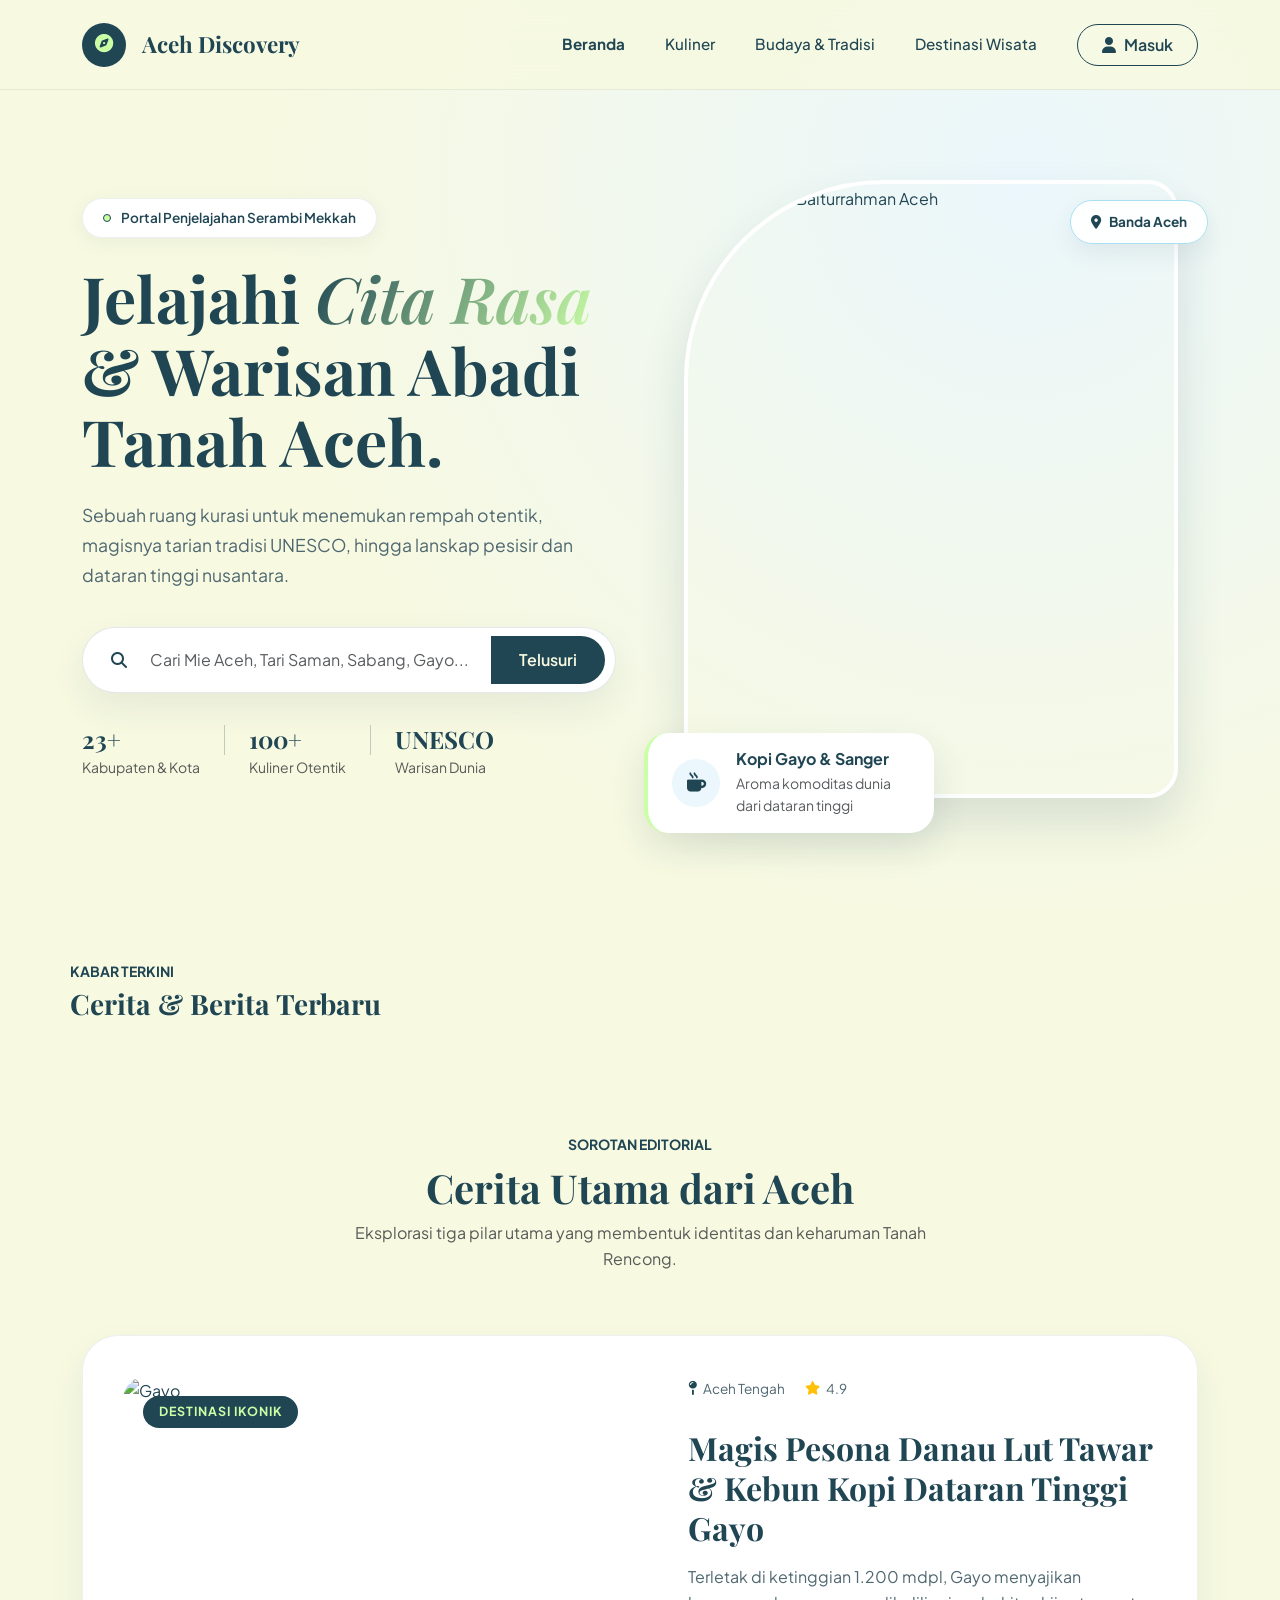
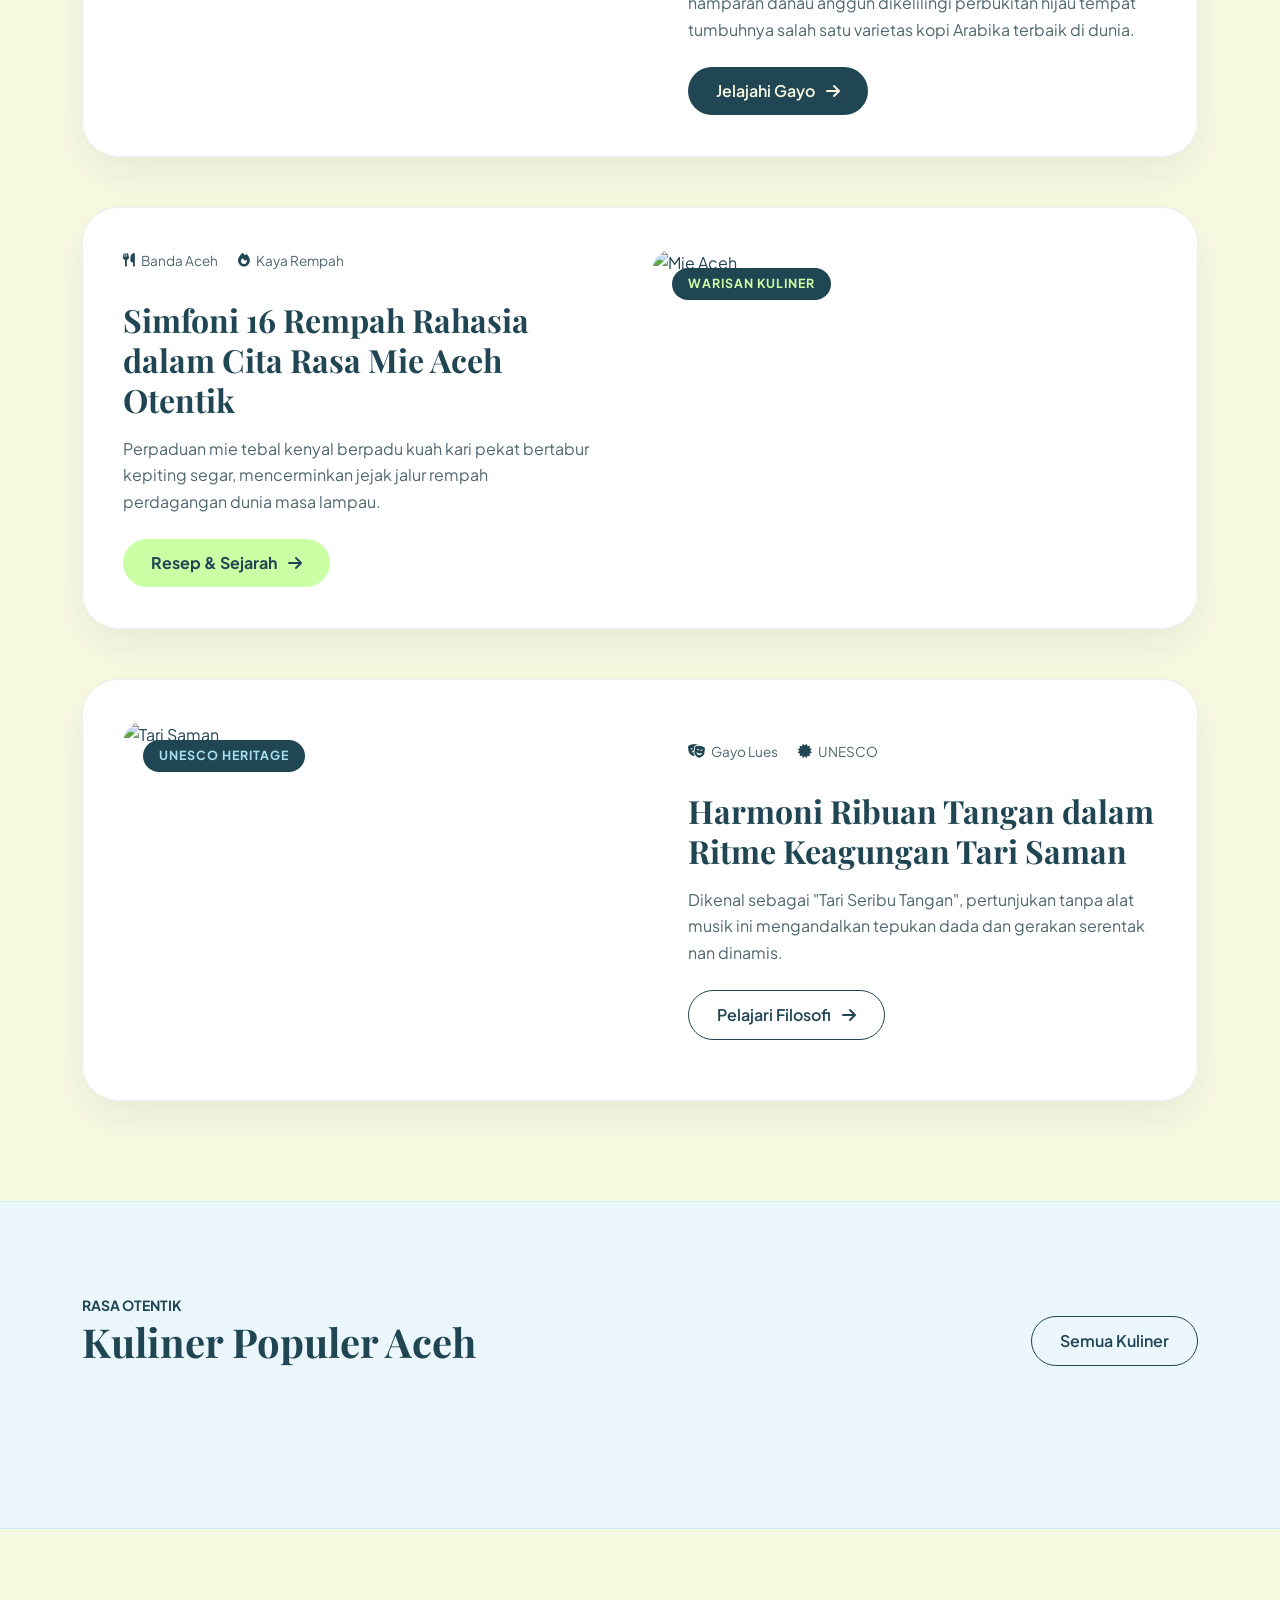
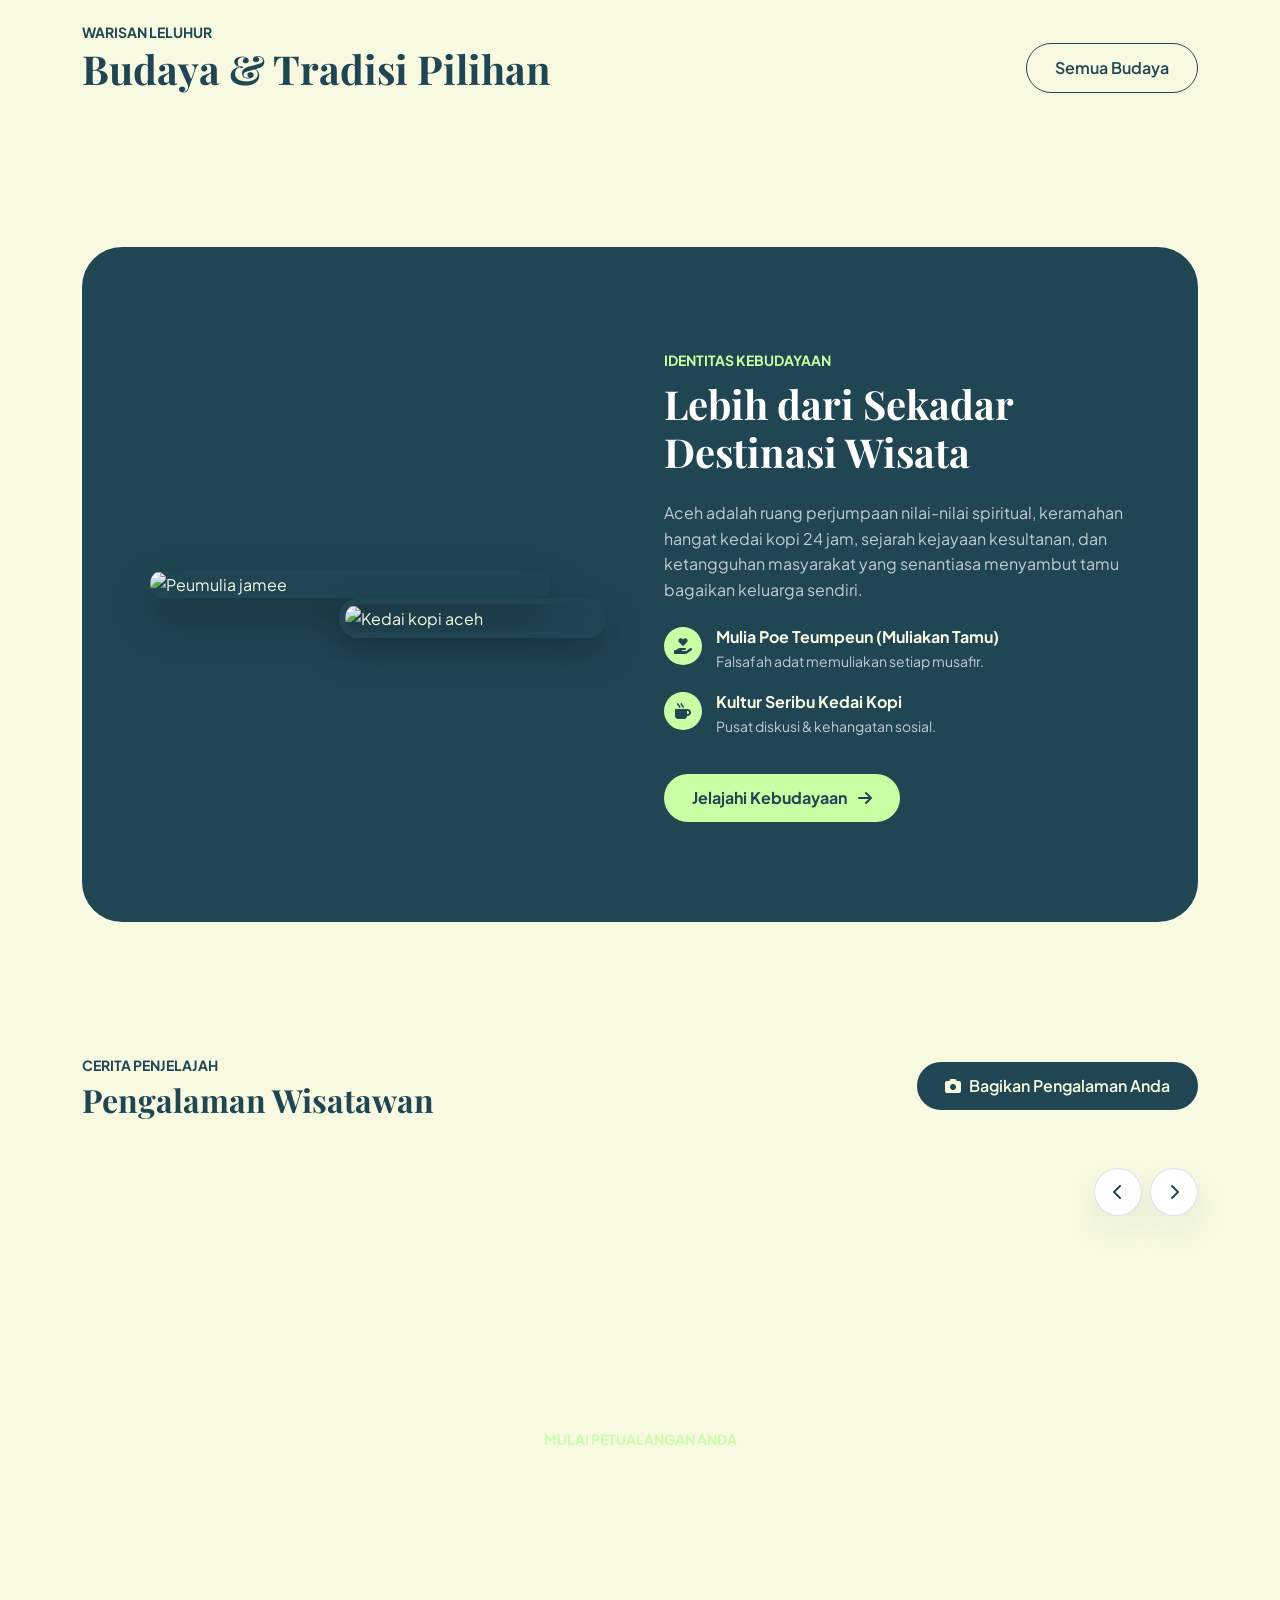
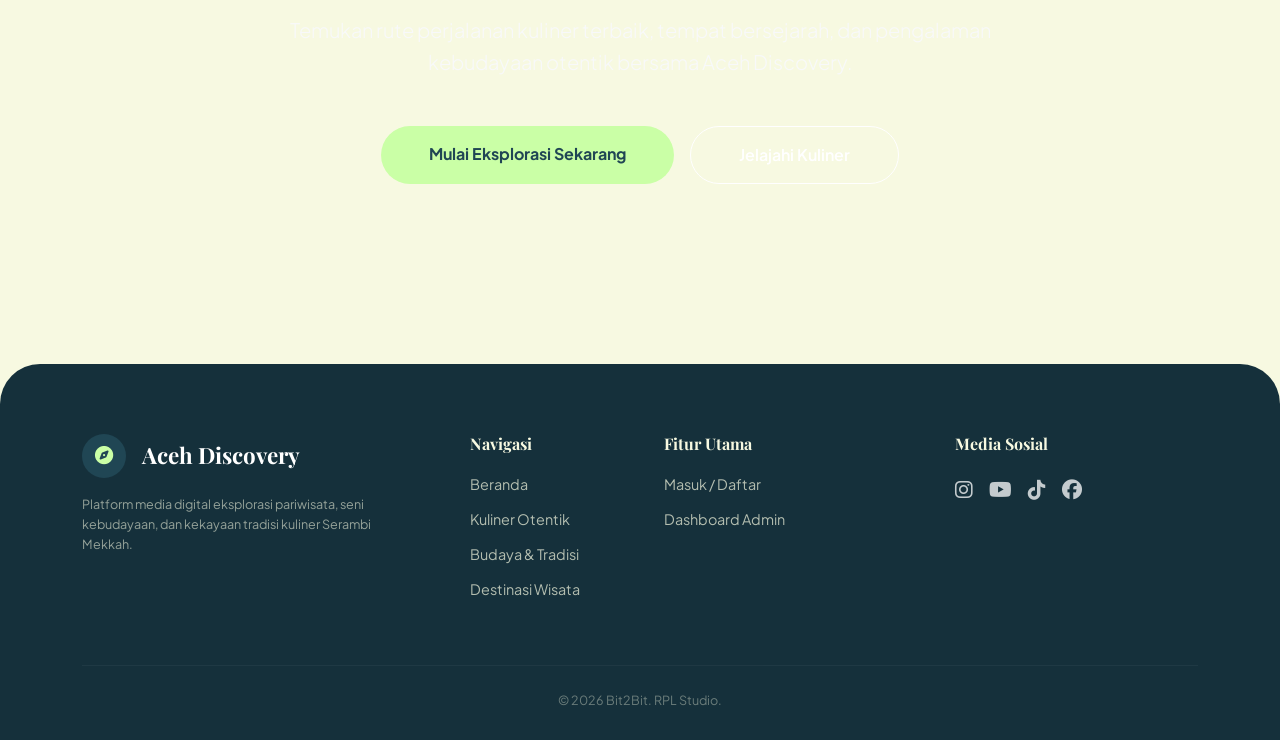
==== index.html @ 33c4d00b "Add files via upload" ====
<!DOCTYPE html>
<html lang="id">
<head>
    <meta charset="UTF-8">
    <meta name="viewport" content="width=device-width, initial-scale=1.0">
    <title>Aceh Discovery — Portal Eksplorasi Wisata, Kuliner & Warisan Budaya Aceh</title>

    <link href="https://cdn.jsdelivr.net/npm/bootstrap@5.3.2/dist/css/bootstrap.min.css" rel="stylesheet">
    <link href="https://fonts.googleapis.com/css2?family=Playfair+Display:ital,wght@0,500;0,600;0,700;1,400;1,600&family=Plus+Jakarta+Sans:wght@300;400;500;600;700&display=swap" rel="stylesheet">
    <link rel="stylesheet" href="https://cdnjs.cloudflare.com/ajax/libs/font-awesome/6.4.0/css/all.min.css">

    <link rel="stylesheet" href="assets/css/style.css">
    <link rel="stylesheet" href="assets/css/beranda.css">
</head>
<body class="aceh-theme">

    <!-- NAVBAR -->
    <nav class="navbar navbar-expand-lg fixed-top aceh-navbar">
        <div class="container">
            <a class="navbar-brand d-flex align-items-center gap-3" href="index.html">
                <div class="brand-icon"><i class="fa-solid fa-compass"></i></div>
                <span class="brand-text">Aceh Discovery</span>
            </a>
            <button class="navbar-toggler border-0 shadow-none" type="button" data-bs-toggle="collapse" data-bs-target="#navbarNav">
                <span class="navbar-toggler-icon"></span>
            </button>
            <div class="collapse navbar-collapse justify-content-end" id="navbarNav">
                <ul class="navbar-nav align-items-lg-center gap-lg-4 mb-2 mb-lg-0">
                    <li class="nav-item"><a class="nav-link active" href="index.html">Beranda</a></li>
                    <li class="nav-item"><a class="nav-link" href="kuliner.html">Kuliner</a></li>
                    <li class="nav-item"><a class="nav-link" href="budaya.html">Budaya & Tradisi</a></li>
                    <li class="nav-item"><a class="nav-link" href="destinasi.html">Destinasi Wisata</a></li>
                    <li class="nav-item ms-lg-2">
                        <a class="btn btn-aceh-outline text-decoration-none py-2 px-4" href="login.html">
                            <i class="fa-solid fa-user me-2"></i>Masuk
                        </a>
                    </li>
                </ul>
            </div>
        </div>
    </nav>

    <!-- HERO -->
    <section class="hero-editorial">
        <div class="container">
            <div class="row align-items-center g-5">
                <div class="col-lg-6">
                    <div class="hero-tag-pill">
                        <span class="tag-dot"></span>
                        <span>Portal Penjelajahan Serambi Mekkah</span>
                    </div>
                    <h1 class="hero-heading">
                        Jelajahi <em>Cita Rasa</em> & Warisan Abadi Tanah Aceh.
                    </h1>
                    <p class="hero-description">
                        Sebuah ruang kurasi untuk menemukan rempah otentik, magisnya tarian tradisi UNESCO, hingga lanskap pesisir dan dataran tinggi nusantara.
                    </p>
                    <form action="kuliner.html" method="GET" class="search-box-container mb-4">
                        <div class="input-group search-box-pill">
                            <span class="input-group-text bg-transparent border-0 text-teal ps-2">
                                <i class="fa-solid fa-magnifying-glass"></i>
                            </span>
                            <input type="text" name="q" class="form-control" placeholder="Cari Mie Aceh, Tari Saman, Sabang, Gayo...">
                            <button type="submit" class="btn btn-aceh-primary">Telusuri</button>
                        </div>
                    </form>
                    <div class="d-flex align-items-center gap-4 pt-2">
                        <div>
                            <div class="h4 font-editorial fw-bold m-0 text-teal">23+</div>
                            <small class="text-muted">Kabupaten & Kota</small>
                        </div>
                        <div class="vr opacity-25" style="height: 30px;"></div>
                        <div>
                            <div class="h4 font-editorial fw-bold m-0 text-teal">100+</div>
                            <small class="text-muted">Kuliner Otentik</small>
                        </div>
                        <div class="vr opacity-25" style="height: 30px;"></div>
                        <div>
                            <div class="h4 font-editorial fw-bold m-0 text-teal">UNESCO</div>
                            <small class="text-muted">Warisan Dunia</small>
                        </div>
                    </div>
                </div>
                <div class="col-lg-6">
                    <div class="hero-visual-container">
                        <div class="hero-main-frame">
                            <img src="https://www.indonesia.travel/link/96ec3d7ac046474e8c435d03d60887ec.aspx" alt="Masjid Raya Baiturrahman Aceh">
                        </div>
                        <div class="hero-badge-top">
                            <i class="fa-solid fa-location-dot text-teal me-2"></i>Banda Aceh
                        </div>
                        <div class="hero-floating-card">
                            <div class="floating-icon"><i class="fa-solid fa-mug-hot"></i></div>
                            <div>
                                <h6 class="fw-bold mb-1">Kopi Gayo & Sanger</h6>
                                <p class="small text-muted m-0">Aroma komoditas dunia dari dataran tinggi</p>
                            </div>
                        </div>
                    </div>
                </div>
            </div>
        </div>
    </section>

    <!-- CERITA & BERITA TERBARU (dinamis dari Supabase, dipertahankan dari desain lama) -->
    <section class="section-berita container">
        <div class="d-flex align-items-center justify-content-between mb-4">
            <div>
                <span class="text-uppercase tracking-wider text-teal fw-bold small">Kabar Terkini</span>
                <h3 class="fw-bold font-editorial m-0 mt-1">Cerita & Berita Terbaru</h3>
            </div>
        </div>
        <div class="row g-4" id="beritaContainer"></div>
    </section>

    <!-- FEATURED -->
    <section class="section-featured-stories">
        <div class="container">
            <div class="row justify-content-center text-center mb-5">
                <div class="col-lg-7">
                    <span class="text-uppercase tracking-wider text-teal fw-bold small">Sorotan Editorial</span>
                    <h2 class="font-editorial display-6 fw-bold mt-2">Cerita Utama dari Aceh</h2>
                    <p class="text-muted">Eksplorasi tiga pilar utama yang membentuk identitas dan keharuman Tanah Rencong.</p>
                </div>
            </div>

            <div class="featured-block">
                <div class="row align-items-center g-4">
                    <div class="col-lg-6">
                        <div class="featured-img-frame">
                            <span class="badge-featured-category">Destinasi Ikonik</span>
                            <img src="https://cdn.ajnn.net/files/images/archives/20230704-danau-laut-tawar-dengan.jpg" alt="Gayo">
                        </div>
                    </div>
                    <div class="col-lg-6 ps-lg-5">
                        <div class="featured-meta">
                            <span><i class="fa-solid fa-map-pin text-teal"></i> Aceh Tengah</span>
                            <span><i class="fa-solid fa-star text-warning"></i> 4.9</span>
                        </div>
                        <h3 class="featured-title">Magis Pesona Danau Lut Tawar & Kebun Kopi Dataran Tinggi Gayo</h3>
                        <p class="featured-excerpt">
                            Terletak di ketinggian 1.200 mdpl, Gayo menyajikan hamparan danau anggun dikelilingi perbukitan hijau tempat tumbuhnya salah satu varietas kopi Arabika terbaik di dunia.
                        </p>
                        <a href="destinasi.html" class="btn btn-aceh-primary">
                            Jelajahi Gayo <i class="fa-solid fa-arrow-right ms-2"></i>
                        </a>
                    </div>
                </div>
            </div>

            <div class="featured-block">
                <div class="row align-items-center g-4 flex-lg-row-reverse">
                    <div class="col-lg-6">
                        <div class="featured-img-frame">
                            <span class="badge-featured-category">Warisan Kuliner</span>
                            <img src="https://bayoranteknik.co.id/wp-content/uploads/2022/01/165704259_2877835065870314_6503201259488200177_n.jpg" alt="Mie Aceh">
                        </div>
                    </div>
                    <div class="col-lg-6 pe-lg-5">
                        <div class="featured-meta">
                            <span><i class="fa-solid fa-utensils text-teal"></i> Banda Aceh</span>
                            <span><i class="fa-solid fa-fire text-teal"></i> Kaya Rempah</span>
                        </div>
                        <h3 class="featured-title">Simfoni 16 Rempah Rahasia dalam Cita Rasa Mie Aceh Otentik</h3>
                        <p class="featured-excerpt">
                            Perpaduan mie tebal kenyal berpadu kuah kari pekat bertabur kepiting segar, mencerminkan jejak jalur rempah perdagangan dunia masa lampau.
                        </p>
                        <a href="kuliner-detail.html?slug=mie-aceh" class="btn btn-aceh-accent">
                            Resep & Sejarah <i class="fa-solid fa-arrow-right ms-2"></i>
                        </a>
                    </div>
                </div>
            </div>

            <div class="featured-block mb-0">
                <div class="row align-items-center g-4">
                    <div class="col-lg-6">
                        <div class="featured-img-frame">
                            <span class="badge-featured-category accent-sky">UNESCO Heritage</span>
                            <img src="https://asset.kompas.com/crops/ZDZrVGeJ9FswM70k2Fbn0gW310A=/0x0:780x520/1200x800/data/photo/2021/06/29/60dacbf4238f5.jpg" alt="Tari Saman">
                        </div>
                    </div>
                    <div class="col-lg-6 ps-lg-5">
                        <div class="featured-meta">
                            <span><i class="fa-solid fa-masks-theater text-teal"></i> Gayo Lues</span>
                            <span><i class="fa-solid fa-certificate text-teal"></i> UNESCO</span>
                        </div>
                        <h3 class="featured-title">Harmoni Ribuan Tangan dalam Ritme Keagungan Tari Saman</h3>
                        <p class="featured-excerpt">
                            Dikenal sebagai "Tari Seribu Tangan", pertunjukan tanpa alat musik ini mengandalkan tepukan dada dan gerakan serentak nan dinamis.
                        </p>
                        <a href="budaya.html" class="btn btn-aceh-outline">
                            Pelajari Filosofi <i class="fa-solid fa-arrow-right ms-2"></i>
                        </a>
                    </div>
                </div>
            </div>
        </div>
    </section>

    <!-- DISCOVER: KULINER POPULER (dinamis dari Supabase) -->
    <section class="section-discover">
        <div class="container">
            <div class="d-flex flex-column flex-md-row justify-content-between align-items-md-end mb-5 gap-3">
                <div>
                    <span class="text-uppercase tracking-wider text-teal fw-bold small">Rasa Otentik</span>
                    <h2 class="font-editorial display-6 fw-bold m-0">Kuliner Populer Aceh</h2>
                </div>
                <a href="kuliner.html" class="btn btn-aceh-outline">Semua Kuliner</a>
            </div>

            <div class="d-flex flex-wrap gap-2 mb-5" id="filterDaerahChips"></div>

            <div class="row g-4" id="kulinerPopulerContainer"></div>
        </div>
    </section>

    <!-- DISCOVER: BUDAYA & TRADISI PILIHAN (dinamis dari Supabase) -->
    <section class="section-discover-budaya">
        <div class="container">
            <div class="d-flex flex-column flex-md-row justify-content-between align-items-md-end mb-5 gap-3">
                <div>
                    <span class="text-uppercase tracking-wider text-teal fw-bold small">Warisan Leluhur</span>
                    <h2 class="font-editorial display-6 fw-bold m-0">Budaya & Tradisi Pilihan</h2>
                </div>
                <a href="budaya.html" class="btn btn-aceh-outline">Semua Budaya</a>
            </div>

            <div class="row g-4" id="budayaPilihanContainer"></div>
        </div>
    </section>

    <!-- EDITORIAL IDENTITY -->
    <div class="container">
        <section class="section-editorial-identity">
            <div class="row align-items-center g-5 px-4 px-md-5">
                <div class="col-lg-6">
                    <div class="collage-wrapper">
                        <div class="collage-main">
                            <img src="https://posaceh.com/wp-content/uploads/2025/12/Sambut-tamu.jpg" alt="Peumulia jamee">
                        </div>
                        <div class="collage-sub">
                            <img src="https://www.acehtimes.co.id/wp-content/uploads/2025/09/SnapInsta.to_464023795_914088380594254_1616973902015029522_n-1000x600.jpg" alt="Kedai kopi aceh">
                        </div>
                    </div>
                </div>
                <div class="col-lg-6">
                    <span class="text-uppercase tracking-wider text-meadow fw-bold small">Identitas Kebudayaan</span>
                    <h2 class="font-editorial display-6 fw-bold text-white mt-2 mb-4">
                        Lebih dari Sekadar Destinasi Wisata
                    </h2>
                    <p class="text-light opacity-75 mb-4">
                        Aceh adalah ruang perjumpaan nilai-nilai spiritual, keramahan hangat kedai kopi 24 jam, sejarah kejayaan kesultanan, dan ketangguhan masyarakat yang senantiasa menyambut tamu bagaikan keluarga sendiri.
                    </p>
                    <div class="identity-bullet">
                        <div class="identity-bullet-icon"><i class="fa-solid fa-hand-holding-heart"></i></div>
                        <div>
                            <h6 class="fw-bold mb-1">Mulia Poe Teumpeun (Muliakan Tamu)</h6>
                            <p class="small text-light opacity-75 m-0">Falsafah adat memuliakan setiap musafir.</p>
                        </div>
                    </div>
                    <div class="identity-bullet">
                        <div class="identity-bullet-icon"><i class="fa-solid fa-mug-hot"></i></div>
                        <div>
                            <h6 class="fw-bold mb-1">Kultur Seribu Kedai Kopi</h6>
                            <p class="small text-light opacity-75 m-0">Pusat diskusi & kehangatan sosial.</p>
                        </div>
                    </div>
                    <div class="pt-3">
                        <a href="budaya.html" class="btn btn-aceh-accent">
                            Jelajahi Kebudayaan <i class="fa-solid fa-arrow-right ms-2"></i>
                        </a>
                    </div>
                </div>
            </div>
        </section>
    </div>

    <!-- EXPERIENCE CAROUSEL (Pengalaman Wisatawan, dinamis dari Supabase) -->
    <section class="section-community">
        <div class="container">
            <div class="d-flex flex-column flex-md-row justify-content-between align-items-md-center mb-4 gap-3">
                <div>
                    <span class="text-uppercase tracking-wider text-teal fw-bold small">Cerita Penjelajah</span>
                    <h2 class="font-editorial fw-bold m-0 mt-1">Pengalaman Wisatawan</h2>
                </div>
                <button type="button" class="btn btn-aceh-primary" data-bs-toggle="modal" data-bs-target="#modalUnggahPengalaman">
                    <i class="fa-solid fa-camera me-2"></i>Bagikan Pengalaman Anda
                </button>
            </div>

            <div id="carouselPengalaman" class="carousel slide" data-bs-ride="carousel">
                <div class="carousel-inner" id="carouselPengalamanInner"></div>

                <div class="d-flex justify-content-end gap-2 mt-4">
                    <button class="carousel-nav-btn" type="button" data-bs-target="#carouselPengalaman" data-bs-slide="prev" aria-label="Previous">
                        <i class="fa-solid fa-chevron-left"></i>
                    </button>
                    <button class="carousel-nav-btn" type="button" data-bs-target="#carouselPengalaman" data-bs-slide="next" aria-label="Next">
                        <i class="fa-solid fa-chevron-right"></i>
                    </button>
                </div>
            </div>
        </div>
    </section>

    <!-- CTA -->
    <section class="section-closing-cta">
        <div class="container">
            <div class="row justify-content-center">
                <div class="col-lg-8 text-center">
                    <span class="text-uppercase tracking-wider text-meadow fw-bold small">Mulai Petualangan Anda</span>
                    <h2 class="cta-heading mt-2">Siap untuk Menjelajahi Keajaiban Aceh?</h2>
                    <p class="lead opacity-90 mb-5 text-light">
                        Temukan rute perjalanan kuliner terbaik, tempat bersejarah, dan pengalaman kebudayaan otentik bersama Aceh Discovery.
                    </p>
                    <div class="d-flex flex-wrap justify-content-center gap-3">
                        <a href="destinasi.html" class="btn btn-lg btn-aceh-accent px-5 py-3 fs-6">
                            Mulai Eksplorasi Sekarang
                        </a>
                        <a href="kuliner.html" class="btn btn-lg btn-aceh-outline border-white text-white px-5 py-3 fs-6">
                            Jelajahi Kuliner
                        </a>
                    </div>
                </div>
            </div>
        </div>
    </section>

    <!-- MODAL UNGGAH PENGALAMAN -->
    <div class="modal fade" id="modalUnggahPengalaman" tabindex="-1" aria-hidden="true">
        <div class="modal-dialog modal-dialog-centered modal-lg modal-dialog-scrollable">
            <div class="modal-content border-0 rounded-4 p-3">
                <div class="modal-header border-0">
                    <div>
                        <h5 class="modal-title font-editorial fw-bold text-teal mb-1">Bagikan Cerita Wisata Anda</h5>
                        <p class="small text-muted m-0">Cerita Anda akan muncul di carousel pengalaman wisatawan.</p>
                    </div>
                    <button type="button" class="btn-close" data-bs-dismiss="modal" aria-label="Close"></button>
                </div>
                <div class="modal-body">

                    <!-- Kartu info akun (tampil otomatis kalau sudah masuk) -->
                    <div id="userInfoCard" class="avatar-info-card mb-4 d-none">
                        <img id="userAvatarDisplay"
                             src="https://images.unsplash.com/photo-1535713875002-d1d0cf377fde?auto=format&fit=crop&w=150&q=80"
                             alt="Avatar">
                        <div class="flex-grow-1">
                            <h6 id="userNameDisplay" class="fw-bold mb-0">Pengguna</h6>
                            <p class="small text-muted mb-0">Nama akan otomatis dipakai sebagai nama pengunggah.</p>
                        </div>
                    </div>

                    <form id="formPengalaman" novalidate>

                        <!-- NAMA (hanya tampil kalau belum masuk, karena unggah pengalaman tetap terbuka untuk publik/anonim) -->
                        <div class="mb-3" id="grupNamaPengalaman">
                            <label class="form-label small fw-semibold">Nama Anda <span class="text-danger">*</span></label>
                            <input type="text" id="inputNamaPengalaman" class="form-control rounded-3" placeholder="Nama kamu" required>
                        </div>

                        <!-- DESTINASI & RATING -->
                        <div class="row g-3 mb-3">
                            <div class="col-md-8">
                                <label class="form-label small fw-semibold">Destinasi yang Dikunjungi <span class="text-danger">*</span></label>
                                <input type="text" id="inputDestinasiPengalaman" class="form-control rounded-3"
                                       placeholder="Misal: Danau Lut Tawar, Takengon" required>
                            </div>
                            <div class="col-md-4">
                                <label class="form-label small fw-semibold">Rating <span class="text-danger">*</span></label>
                                <select id="inputRatingPengalaman" class="form-select rounded-3" required>
                                    <option value="5" selected>★★★★★ (5.0)</option>
                                    <option value="4">★★★★☆ (4.0)</option>
                                    <option value="3">★★★☆☆ (3.0)</option>
                                    <option value="2">★★☆☆☆ (2.0)</option>
                                    <option value="1">★☆☆☆☆ (1.0)</option>
                                </select>
                            </div>
                        </div>

                        <!-- UPLOAD FOTO DESTINASI -->
                        <div class="mb-3">
                            <label class="form-label small fw-semibold">
                                Foto Destinasi <span class="text-danger">*</span>
                            </label>
                            <input type="file" id="inputFotoPengalaman" name="foto_file"
                                   accept="image/png, image/jpeg, image/webp, image/jpg"
                                   class="d-none" required>

                            <div id="uploadDropzone" class="upload-dropzone" role="button" tabindex="0">
                                <i class="fa-solid fa-cloud-arrow-up d-block"></i>
                                <div class="fw-semibold">Klik untuk pilih foto, atau seret & lepas di sini</div>
                                <small class="text-muted">Format: JPG, PNG, WEBP — Maks 5MB</small>
                            </div>

                            <!-- Preview file terpilih -->
                            <div id="filePreview" class="mt-3 d-none">
                                <div id="filePreviewBg" class="rounded-3 border overflow-hidden position-relative"
                                     style="height: 180px; background-size: cover; background-position: center;">
                                    <button type="button" id="removeFileBtn"
                                            class="btn btn-sm btn-light position-absolute"
                                            style="top: 10px; right: 10px; border-radius: 50%; width: 34px; height: 34px; padding: 0;">
                                        <i class="fa-solid fa-xmark text-danger"></i>
                                    </button>
                                </div>
                                <p class="small text-muted mt-2 mb-0">
                                    <i class="fa-solid fa-file-image me-1"></i>
                                    <span id="fileName">foto.jpg</span> —
                                    <span id="fileSize">0 KB</span>
                                </p>
                            </div>
                        </div>

                        <!-- CERITA -->
                        <div class="mb-3">
                            <label class="form-label small fw-semibold">Cerita Pengalaman <span class="text-danger">*</span></label>
                            <textarea id="inputTeksPengalaman" class="form-control rounded-3" rows="4"
                                      placeholder="Bagikan momen paling berkesan selama di Aceh..." required></textarea>
                        </div>

                        <!-- PROGRESS UPLOAD -->
                        <div id="uploadProgress" class="mb-3 d-none">
                            <div class="d-flex align-items-center gap-2 mb-1">
                                <i class="fa-solid fa-spinner fa-spin text-teal"></i>
                                <small class="fw-semibold" id="uploadStatusText">Mengunggah...</small>
                            </div>
                            <div class="progress" style="height: 6px;">
                                <div id="uploadProgressBar" class="progress-bar"
                                     style="width: 0%; background-color: var(--color-teal);"></div>
                            </div>
                        </div>

                        <div class="d-flex gap-2">
                            <button type="button" class="btn btn-aceh-outline flex-fill rounded-pill py-2" data-bs-dismiss="modal">
                                Batal
                            </button>
                            <button type="submit" id="submitBtn" class="btn btn-aceh-primary flex-fill rounded-pill py-2">
                                <i class="fa-solid fa-paper-plane me-2"></i>Kirim Cerita
                            </button>
                        </div>
                    </form>
                </div>
            </div>
        </div>
    </div>

    <!-- FOOTER -->
    <footer class="aceh-footer">
        <div class="container">
            <div class="row g-5 mb-5">
                <div class="col-lg-4">
                    <div class="d-flex align-items-center gap-3 mb-3">
                        <div class="brand-icon"><i class="fa-solid fa-compass"></i></div>
                        <span class="brand-text text-white">Aceh Discovery</span>
                    </div>
                    <p class="small opacity-75">
                        Platform media digital eksplorasi pariwisata, seni kebudayaan, dan kekayaan tradisi kuliner Serambi Mekkah.
                    </p>
                </div>
                <div class="col-6 col-lg-2">
                    <h6 class="footer-heading">Navigasi</h6>
                    <ul class="list-unstyled footer-links">
                        <li><a href="index.html">Beranda</a></li>
                        <li><a href="kuliner.html">Kuliner Otentik</a></li>
                        <li><a href="budaya.html">Budaya & Tradisi</a></li>
                        <li><a href="destinasi.html">Destinasi Wisata</a></li>
                    </ul>
                </div>
                <div class="col-6 col-lg-3">
                    <h6 class="footer-heading">Fitur Utama</h6>
                    <ul class="list-unstyled footer-links">
                        <li><a href="login.html">Masuk / Daftar</a></li>
                        <li><a href="admin/index.html">Dashboard Admin</a></li>
                    </ul>
                </div>
                <div class="col-lg-3">
                    <h6 class="footer-heading">Media Sosial</h6>
                    <div class="d-flex gap-3 fs-5">
                        <a href="#" class="text-white opacity-75"><i class="fa-brands fa-instagram"></i></a>
                        <a href="#" class="text-white opacity-75"><i class="fa-brands fa-youtube"></i></a>
                        <a href="#" class="text-white opacity-75"><i class="fa-brands fa-tiktok"></i></a>
                        <a href="#" class="text-white opacity-75"><i class="fa-brands fa-facebook"></i></a>
                    </div>
                </div>
            </div>
            <div class="border-top border-secondary border-opacity-25 pt-4 text-center small opacity-50">
                &copy; 2026 Bit2Bit. RPL Studio.
            </div>
        </div>
    </footer>

    <!-- Bootstrap 5 JS Bundle -->
    <script src="https://cdn.jsdelivr.net/npm/bootstrap@5.3.2/dist/js/bootstrap.bundle.min.js"></script>
    <script type="module" src="assets/js/pages/beranda.js"></script>
</body>
</html>
---- assets/css/style.css ----
/* ==========================================================================
   ACEH DISCOVERY — SHARED DESIGN SYSTEM (dipakai di semua halaman)
   Palet & token diambil dari redesign terbaru (DeepSeek), diekstrak ke sini
   supaya tidak diduplikasi di tiap file CSS per halaman.
   ========================================================================== */
:root {
    --color-mist: #F7F9E1;
    --color-teal: #204654;
    --color-sky: #A9E0F1;
    --color-meadow: #CAFFA6;
    --color-teal-dark: #15303B;
    --color-teal-soft: #305B6C;
    --color-sky-light: #EBF7FC;
    --color-white: #FFFFFF;
    --text-dark: #204654;
    --text-muted: #4F6770;
    --font-heading: 'Playfair Display', serif;
    --font-body: 'Plus Jakarta Sans', sans-serif;
    --radius-md: 24px;
    --radius-lg: 36px;
    --radius-pill: 50px;
    --shadow-soft: 0 16px 36px rgba(32, 70, 84, 0.07);
    --shadow-hover: 0 24px 48px rgba(32, 70, 84, 0.14);
    --blob-sky: rgba(169, 224, 241, 0.55);
    --blob-meadow: rgba(202, 255, 166, 0.55);

    /* alias warna lama (dipertahankan supaya style lama yang belum sempat
       dimigrasikan penuh tetap tampil konsisten) */
    --primary-color: var(--color-teal);
    --secondary-color: var(--color-sky);
    --accent-color: var(--color-meadow);
    --bg-color: var(--color-mist);
}

body {
    background-color: var(--color-mist);
    color: var(--text-dark);
    font-family: var(--font-body);
    overflow-x: hidden;
    line-height: 1.6;
}
h1, h2, h3, .font-editorial { font-family: var(--font-heading); }
.text-teal { color: var(--color-teal) !important; }
.text-meadow { color: var(--color-meadow) !important; }
.text-sky { color: var(--color-sky) !important; }

/* ---------- NAVBAR ---------- */
.aceh-navbar {
    background-color: rgba(247, 249, 225, 0.92);
    backdrop-filter: blur(16px);
    padding: 1.1rem 0;
    border-bottom: 1px solid rgba(32, 70, 84, 0.08);
}
.brand-icon {
    width: 44px; height: 44px;
    background-color: var(--color-teal);
    color: var(--color-meadow);
    border-radius: 50%;
    display: flex; align-items: center; justify-content: center;
    font-size: 1.15rem;
}
.brand-text {
    font-family: var(--font-heading);
    font-size: 1.4rem; font-weight: 700;
    color: var(--color-teal);
}
.aceh-navbar .nav-link {
    color: var(--text-dark); font-weight: 500;
    font-size: 0.95rem; padding: 0.5rem 1rem;
}
.aceh-navbar .nav-link:hover,
.aceh-navbar .nav-link.active { color: var(--color-teal); font-weight: 700; }

/* ---------- BUTTONS ---------- */
.btn-aceh-primary, .btn-primary-custom {
    background-color: var(--color-teal);
    color: var(--color-mist); border: none;
    border-radius: var(--radius-pill);
    padding: 12px 28px; font-weight: 600;
    transition: all 0.3s ease;
}
.btn-aceh-primary:hover, .btn-primary-custom:hover {
    background-color: var(--color-teal-dark);
    color: var(--color-meadow);
    transform: translateY(-2px);
    box-shadow: 0 10px 25px rgba(32, 70, 84, 0.2);
}
.btn-aceh-outline {
    border: 1.5px solid var(--color-teal);
    color: var(--color-teal); background: transparent;
    border-radius: var(--radius-pill);
    padding: 12px 28px; font-weight: 600;
    transition: all 0.3s ease;
}
.btn-aceh-outline:hover { background-color: var(--color-teal); color: var(--color-meadow); }
.btn-aceh-accent {
    background-color: var(--color-meadow);
    color: var(--color-teal); border: none;
    border-radius: var(--radius-pill);
    padding: 12px 28px; font-weight: 700;
    transition: all 0.3s ease;
}
.btn-aceh-accent:hover { background-color: #b3f78a; color: var(--color-teal-dark); transform: translateY(-2px); }

/* ---------- REGION CHIPS (dipakai components.js -> pasangChipDaerah) ---------- */
.region-chip {
    background-color: var(--color-white);
    border: 1.5px solid rgba(32, 70, 84, 0.18);
    color: var(--text-dark);
    padding: 10px 24px; border-radius: var(--radius-pill);
    font-size: 0.9rem; font-weight: 600;
    transition: all 0.25s ease;
    cursor: pointer;
}
.region-chip:hover,
.region-chip.active {
    background-color: var(--color-teal);
    color: var(--color-meadow);
    border-color: var(--color-teal);
    box-shadow: 0 6px 18px rgba(32, 70, 84, 0.15);
}

/* ---------- FOOTER ---------- */
.aceh-footer {
    background-color: var(--color-teal-dark);
    color: rgba(247, 249, 225, 0.75);
    padding: 70px 0 30px; font-size: 0.9rem;
    border-top-left-radius: 40px;
    border-top-right-radius: 40px;
    margin-top: 60px;
}
.footer-heading {
    color: var(--color-mist);
    font-family: var(--font-heading);
    font-weight: 700; margin-bottom: 20px;
}
.footer-links li { margin-bottom: 12px; }
.footer-links a { color: rgba(247, 249, 225, 0.7); text-decoration: none; transition: color 0.2s; }
.footer-links a:hover { color: var(--color-meadow); }

/* ---------- FORM UMUM (dipakai login.html & filter bar halaman lain) ---------- */
.filter-section, .custom-card-bg {
    background: var(--color-white);
    border-radius: var(--radius-lg);
    padding: 1.5rem;
    box-shadow: var(--shadow-soft);
    border: 1px solid rgba(32, 70, 84, 0.08);
}
.filter-section .form-control, .custom-card-bg .form-control,
.filter-section .form-select, .custom-card-bg .form-select {
    border-radius: var(--radius-pill);
    border: 1px solid rgba(32, 70, 84, 0.12);
    padding: 12px 20px; color: var(--color-teal); font-size: 0.95rem;
}
.filter-section .form-control:focus, .custom-card-bg .form-control:focus,
.filter-section .form-select:focus, .custom-card-bg .form-select:focus {
    border-color: var(--color-teal);
    box-shadow: 0 0 0 3px rgba(169, 224, 241, 0.4);
}
.filter-section .input-group-text, .custom-card-bg .input-group-text {
    background: var(--color-white);
    border: 1px solid rgba(32, 70, 84, 0.12);
    border-right: none;
    border-radius: var(--radius-pill) 0 0 var(--radius-pill);
    color: var(--color-teal); padding-left: 1rem;
}
.filter-section .input-group .form-control, .custom-card-bg .input-group .form-control {
    border-left: none;
    border-radius: 0 var(--radius-pill) var(--radius-pill) 0;
}
.nav-pills .nav-link { color: var(--text-dark); font-weight: 600; }
.nav-pills .nav-link.active { background-color: var(--color-teal); color: var(--color-meadow); }
---- assets/css/beranda.css ----
/* ==========================================================================
   BERANDA — editorial travel-magazine homepage (redesign terbaru)
   Token, navbar, tombol, footer & region-chip bersama ada di style.css
   ========================================================================== */

/* HERO */
.hero-editorial {
    padding: 160px 0 90px 0;
    background: radial-gradient(circle at 80% 20%, var(--color-sky-light) 0%, var(--color-mist) 60%);
}
.hero-tag-pill {
    display: inline-flex; align-items: center; gap: 10px;
    background-color: var(--color-white);
    padding: 8px 20px; border-radius: var(--radius-pill);
    font-size: 0.85rem; font-weight: 600; color: var(--color-teal);
    box-shadow: 0 4px 20px rgba(32, 70, 84, 0.06);
    border: 1px solid rgba(32, 70, 84, 0.08);
    margin-bottom: 24px;
}
.tag-dot { width: 8px; height: 8px; background-color: var(--color-meadow); border: 1px solid var(--color-teal); border-radius: 50%; }
.hero-heading {
    font-family: var(--font-heading);
    font-size: clamp(2.6rem, 5vw, 4rem);
    font-weight: 700; line-height: 1.12;
    color: var(--color-teal);
    margin-bottom: 24px;
}
.hero-heading em {
    font-style: italic;
    background: linear-gradient(120deg, var(--color-teal) 0%, var(--color-meadow) 100%);
    background-clip: text; -webkit-background-clip: text;
    -webkit-text-fill-color: transparent;
    font-weight: 600;
}
.hero-description { font-size: 1.1rem; color: var(--text-muted); line-height: 1.7; margin-bottom: 36px; max-width: 520px; }
.search-box-pill {
    background-color: var(--color-white);
    border-radius: 60px;
    padding: 8px 10px 8px 20px;
    box-shadow: 0 15px 35px rgba(32, 70, 84, 0.08);
    border: 1px solid rgba(32, 70, 84, 0.12);
    max-width: 540px;
}
.search-box-pill .form-control { border: none; box-shadow: none; background: transparent; color: var(--color-teal); }
.hero-visual-container { position: relative; padding: 20px; }
.hero-main-frame {
    width: 100%; aspect-ratio: 4/5;
    border-radius: 200px 30px 30px 30px;
    overflow: hidden;
    box-shadow: var(--shadow-hover);
    border: 4px solid var(--color-white);
}
.hero-main-frame img { width: 100%; height: 100%; object-fit: cover; }
.hero-floating-card {
    position: absolute; bottom: -15px; left: -20px;
    background: var(--color-white);
    padding: 16px 24px; border-radius: var(--radius-md);
    box-shadow: 0 15px 35px rgba(32, 70, 84, 0.12);
    display: flex; align-items: center; gap: 16px;
    max-width: 290px;
    border-left: 4px solid var(--color-meadow);
}
.floating-icon {
    width: 48px; height: 48px; border-radius: 50%;
    background-color: var(--color-sky-light);
    color: var(--color-teal);
    display: flex; align-items: center; justify-content: center;
    font-size: 1.2rem; flex-shrink: 0;
}
.hero-badge-top {
    position: absolute; top: 40px; right: -10px;
    background: rgba(255, 255, 255, 0.94);
    backdrop-filter: blur(8px);
    padding: 10px 20px; border-radius: var(--radius-pill);
    font-size: 0.85rem; font-weight: 700;
    box-shadow: 0 10px 25px rgba(32, 70, 84, 0.08);
    color: var(--color-teal);
    border: 1px solid var(--color-sky);
}

/* BERITA TICKER (ringkas, dari Supabase) */
.section-berita { padding: 50px 0 10px; }
.news-ticker-card {
    background: var(--color-white);
    border-radius: var(--radius-md);
    border: 1px solid rgba(32, 70, 84, 0.08);
    box-shadow: var(--shadow-soft);
    transition: transform 0.3s ease, box-shadow 0.3s ease;
}
.news-ticker-card:hover { transform: translateY(-4px); box-shadow: var(--shadow-hover); }

/* FEATURED */
.section-featured-stories { padding: 100px 0; background-color: var(--color-mist); }
.featured-block {
    background: var(--color-white);
    border-radius: var(--radius-lg);
    padding: 40px;
    border: 1px solid rgba(32, 70, 84, 0.08);
    box-shadow: var(--shadow-soft);
    margin-bottom: 50px;
    transition: transform 0.3s ease, box-shadow 0.3s ease;
}
.featured-block:hover { transform: translateY(-5px); box-shadow: var(--shadow-hover); }
.featured-img-frame { border-radius: var(--radius-md); overflow: hidden; height: 100%; min-height: 340px; position: relative; }
.featured-img-frame img { width: 100%; height: 100%; object-fit: cover; }
.badge-featured-category {
    position: absolute; top: 20px; left: 20px;
    background: var(--color-teal); color: var(--color-meadow);
    font-size: 0.78rem; font-weight: 700;
    text-transform: uppercase; letter-spacing: 1px;
    padding: 6px 16px; border-radius: var(--radius-pill);
    z-index: 2;
}
.badge-featured-category.accent-sky { background: var(--color-teal); color: var(--color-sky); }
.featured-title { font-family: var(--font-heading); font-size: clamp(1.7rem, 2.5vw, 2.3rem); font-weight: 700; color: var(--color-teal); line-height: 1.25; margin-bottom: 16px; }
.featured-excerpt { font-size: 1rem; color: var(--text-muted); line-height: 1.65; margin-bottom: 24px; }
.featured-meta { display: flex; gap: 20px; font-size: 0.85rem; color: var(--text-muted); margin-bottom: 28px; }
.featured-meta span { display: flex; align-items: center; gap: 6px; }

/* DISCOVER */
.section-discover { padding: 90px 0; background-color: var(--color-sky-light); border-top: 1px solid rgba(169, 224, 241, 0.5); border-bottom: 1px solid rgba(169, 224, 241, 0.5); }
.section-discover-budaya { padding: 90px 0; background-color: var(--color-mist); }
.discovery-card-modern {
    background: var(--color-white);
    border-radius: var(--radius-md); overflow: hidden;
    border: 1px solid rgba(32, 70, 84, 0.08);
    box-shadow: var(--shadow-soft);
    height: 100%; display: flex; flex-direction: column;
    transition: transform 0.3s ease, box-shadow 0.3s ease;
}
.discovery-card-modern:hover { transform: translateY(-8px); box-shadow: var(--shadow-hover); }
.discovery-img-wrapper { position: relative; height: 220px; overflow: hidden; }
.discovery-img-wrapper img { width: 100%; height: 100%; object-fit: cover; }
.card-category-tag {
    position: absolute; top: 14px; left: 14px;
    background: rgba(32, 70, 84, 0.9);
    color: var(--color-mist);
    padding: 5px 14px; border-radius: var(--radius-pill);
    font-size: 0.75rem; font-weight: 600;
    z-index: 2;
}
.card-category-tag.tag-budaya { background: rgba(202, 255, 166, 0.92); color: var(--color-teal); }
.card-title-link { font-family: var(--font-heading); font-size: 1.2rem; font-weight: 700; color: var(--color-teal); text-decoration: none; }

/* EDITORIAL IDENTITY */
.section-editorial-identity { padding: 100px 0; background-color: var(--color-teal); color: var(--color-mist); border-radius: 40px; margin: 40px 0; overflow: hidden; }
.collage-wrapper { position: relative; padding: 20px; }
.collage-main { width: 90%; border-radius: var(--radius-md); overflow: hidden; box-shadow: 0 20px 40px rgba(0, 0, 0, 0.3); }
.collage-main img { width: 100%; height: 450px; object-fit: cover; }
.collage-sub { position: absolute; bottom: -20px; right: 10px; width: 55%; border-radius: var(--radius-md); overflow: hidden; border: 6px solid var(--color-teal); box-shadow: 0 15px 35px rgba(0, 0, 0, 0.25); }
.collage-sub img { width: 100%; height: 220px; object-fit: cover; }
.identity-bullet { display: flex; align-items: flex-start; gap: 14px; margin-bottom: 20px; }
.identity-bullet-icon { width: 38px; height: 38px; border-radius: 50%; background: var(--color-meadow); color: var(--color-teal); display: flex; align-items: center; justify-content: center; flex-shrink: 0; }

/* EXPERIENCE */
.section-community { padding: 90px 0; background-color: var(--color-mist); }
.experience-card {
    position: relative; min-height: 520px;
    border-radius: var(--radius-lg); overflow: hidden;
    background-size: cover; background-position: center;
    box-shadow: var(--shadow-hover);
    display: flex; flex-direction: column; justify-content: space-between;
    padding: 2.5rem;
    border: 1px solid rgba(255, 255, 255, 0.2);
}
.experience-card.is-dark {
    --experience-text: #FFFFFF;
    --experience-muted: rgba(255, 255, 255, 0.9);
    --experience-overlay-bg: linear-gradient(180deg, rgba(21, 48, 59, 0.10) 0%, rgba(21, 48, 59, 0.35) 55%, rgba(21, 48, 59, 0.55) 100%);
    --experience-glass-bg: rgba(21, 48, 59, 0.18);
    --experience-glass-border: rgba(255, 255, 255, 0.25);
    --experience-pill-bg: rgba(255, 255, 255, 0.15);
}
.experience-card.is-light {
    --experience-text: var(--color-teal);
    --experience-muted: rgba(32, 70, 84, 0.9);
    --experience-overlay-bg: linear-gradient(180deg, rgba(247, 249, 225, 0.08) 0%, rgba(247, 249, 225, 0.35) 55%, rgba(247, 249, 225, 0.55) 100%);
    --experience-glass-bg: rgba(255, 255, 255, 0.18);
    --experience-glass-border: rgba(255, 255, 255, 0.4);
    --experience-pill-bg: rgba(255, 255, 255, 0.25);
}
.experience-overlay { position: absolute; inset: 0; background: var(--experience-overlay-bg); z-index: 1; pointer-events: none; }
.experience-header { position: relative; z-index: 2; display: flex; align-items: center; justify-content: space-between; }
.experience-tag {
    background: var(--experience-glass-bg);
    backdrop-filter: blur(10px);
    border: 1px solid var(--experience-glass-border);
    color: var(--experience-text);
    padding: 8px 18px; border-radius: var(--radius-pill);
    font-size: 0.85rem; font-weight: 600;
    text-shadow: 0 1px 3px rgba(0, 0, 0, 0.35);
}
.experience-body { position: relative; z-index: 2; margin-top: auto; }
.experience-glass-panel {
    background: var(--experience-glass-bg);
    backdrop-filter: blur(8px) saturate(140%);
    border: 1px solid var(--experience-glass-border);
    border-radius: var(--radius-md);
    padding: 2.25rem;
    box-shadow: 0 8px 24px rgba(0, 0, 0, 0.12);
}
.experience-quote {
    font-family: var(--font-heading);
    font-size: clamp(1.2rem, 2.2vw, 1.5rem);
    font-style: italic;
    color: var(--experience-text);
    line-height: 1.55; margin-bottom: 1.5rem;
    text-shadow: 0 1px 4px rgba(0, 0, 0, 0.45);
}
.experience-card.is-dark .experience-user-name,
.experience-card.is-dark .experience-user-role { text-shadow: 0 1px 3px rgba(0, 0, 0, 0.5); }
.experience-footer { display: flex; align-items: center; justify-content: space-between; flex-wrap: wrap; gap: 1rem; border-top: 1px solid var(--experience-glass-border); padding-top: 1.25rem; }
.experience-user { display: flex; align-items: center; gap: 1rem; }
.experience-avatar { width: 52px; height: 52px; border-radius: 50%; object-fit: cover; border: 2.5px solid var(--color-meadow); box-shadow: 0 4px 12px rgba(0, 0, 0, 0.15); }
.experience-user-name { font-weight: 700; font-size: 1.05rem; color: var(--experience-text); margin: 0; }
.experience-user-role { font-size: 0.85rem; color: var(--experience-muted); margin: 0; }
.experience-rating { display: flex; align-items: center; gap: 4px; color: #FFB800; background: var(--experience-pill-bg); padding: 6px 14px; border-radius: var(--radius-pill); font-size: 0.88rem; border: 1px solid var(--experience-glass-border); }
.carousel-nav-btn {
    width: 48px; height: 48px; border-radius: 50%;
    background: var(--color-white);
    border: 1.5px solid rgba(32, 70, 84, 0.15);
    color: var(--color-teal);
    display: inline-flex; align-items: center; justify-content: center;
    box-shadow: var(--shadow-soft);
}
.carousel-nav-btn:hover { background: var(--color-teal); color: var(--color-meadow); border-color: var(--color-teal); }

/* CTA */
.section-closing-cta {
    position: relative; padding: 120px 0;
    background: linear-gradient(rgba(32, 70, 84, 0.85), rgba(32, 70, 84, 0.92)),
                url('https://images.unsplash.com/photo-1507525428034-b723cf961d3e?auto=format&fit=crop&w=1600&q=80');
    background-size: cover; background-position: center;
    background-attachment: fixed;
    color: var(--color-mist);
    border-radius: 40px 40px 0 0;
}
.cta-heading { font-family: var(--font-heading); font-size: clamp(2.2rem, 4.5vw, 3.5rem); font-weight: 700; margin-bottom: 20px; color: var(--color-mist); }

/* MODAL UNGGAH PENGALAMAN */
.upload-dropzone {
    border: 2px dashed rgba(32, 70, 84, 0.25);
    border-radius: var(--radius-md);
    padding: 2rem 1.5rem;
    text-align: center;
    cursor: pointer;
    transition: all 0.25s ease;
    background: rgba(247, 249, 225, 0.4);
}
.upload-dropzone:hover, .upload-dropzone.dragover { border-color: var(--color-teal); background: rgba(169, 224, 241, 0.25); }
.upload-dropzone i { font-size: 2rem; color: var(--color-teal); margin-bottom: 0.5rem; }
.avatar-info-card {
    display: flex; align-items: center; gap: 1rem;
    padding: 1rem 1.25rem;
    background: linear-gradient(135deg, rgba(169, 224, 241, 0.35), rgba(202, 255, 166, 0.25));
    border: 1px solid rgba(32, 70, 84, 0.1);
    border-radius: var(--radius-md);
}
.avatar-info-card img { width: 56px; height: 56px; border-radius: 50%; object-fit: cover; border: 2.5px solid var(--color-white); box-shadow: 0 4px 12px rgba(32, 70, 84, 0.15); }
.not-logged-banner {
    background: rgba(255, 200, 200, 0.35);
    border: 1px solid rgba(200, 80, 80, 0.3);
    color: #8B2020;
    padding: 0.85rem 1.15rem;
    border-radius: var(--radius-md);
    font-size: 0.9rem;
}

@media (max-width: 991px) {
    .hero-visual-container { margin-top: 40px; }
    .collage-sub { position: relative; bottom: 0; right: 0; width: 100%; margin-top: 15px; }
    .collage-main { width: 100%; }
    .featured-block { padding: 24px; }
}
@media (max-width: 767.98px) {
    .experience-card { min-height: 460px; padding: 1.25rem; }
    .experience-glass-panel { padding: 1.25rem; }
    .experience-quote { font-size: 1.05rem; }
    .experience-footer { flex-direction: column; align-items: flex-start; }
}
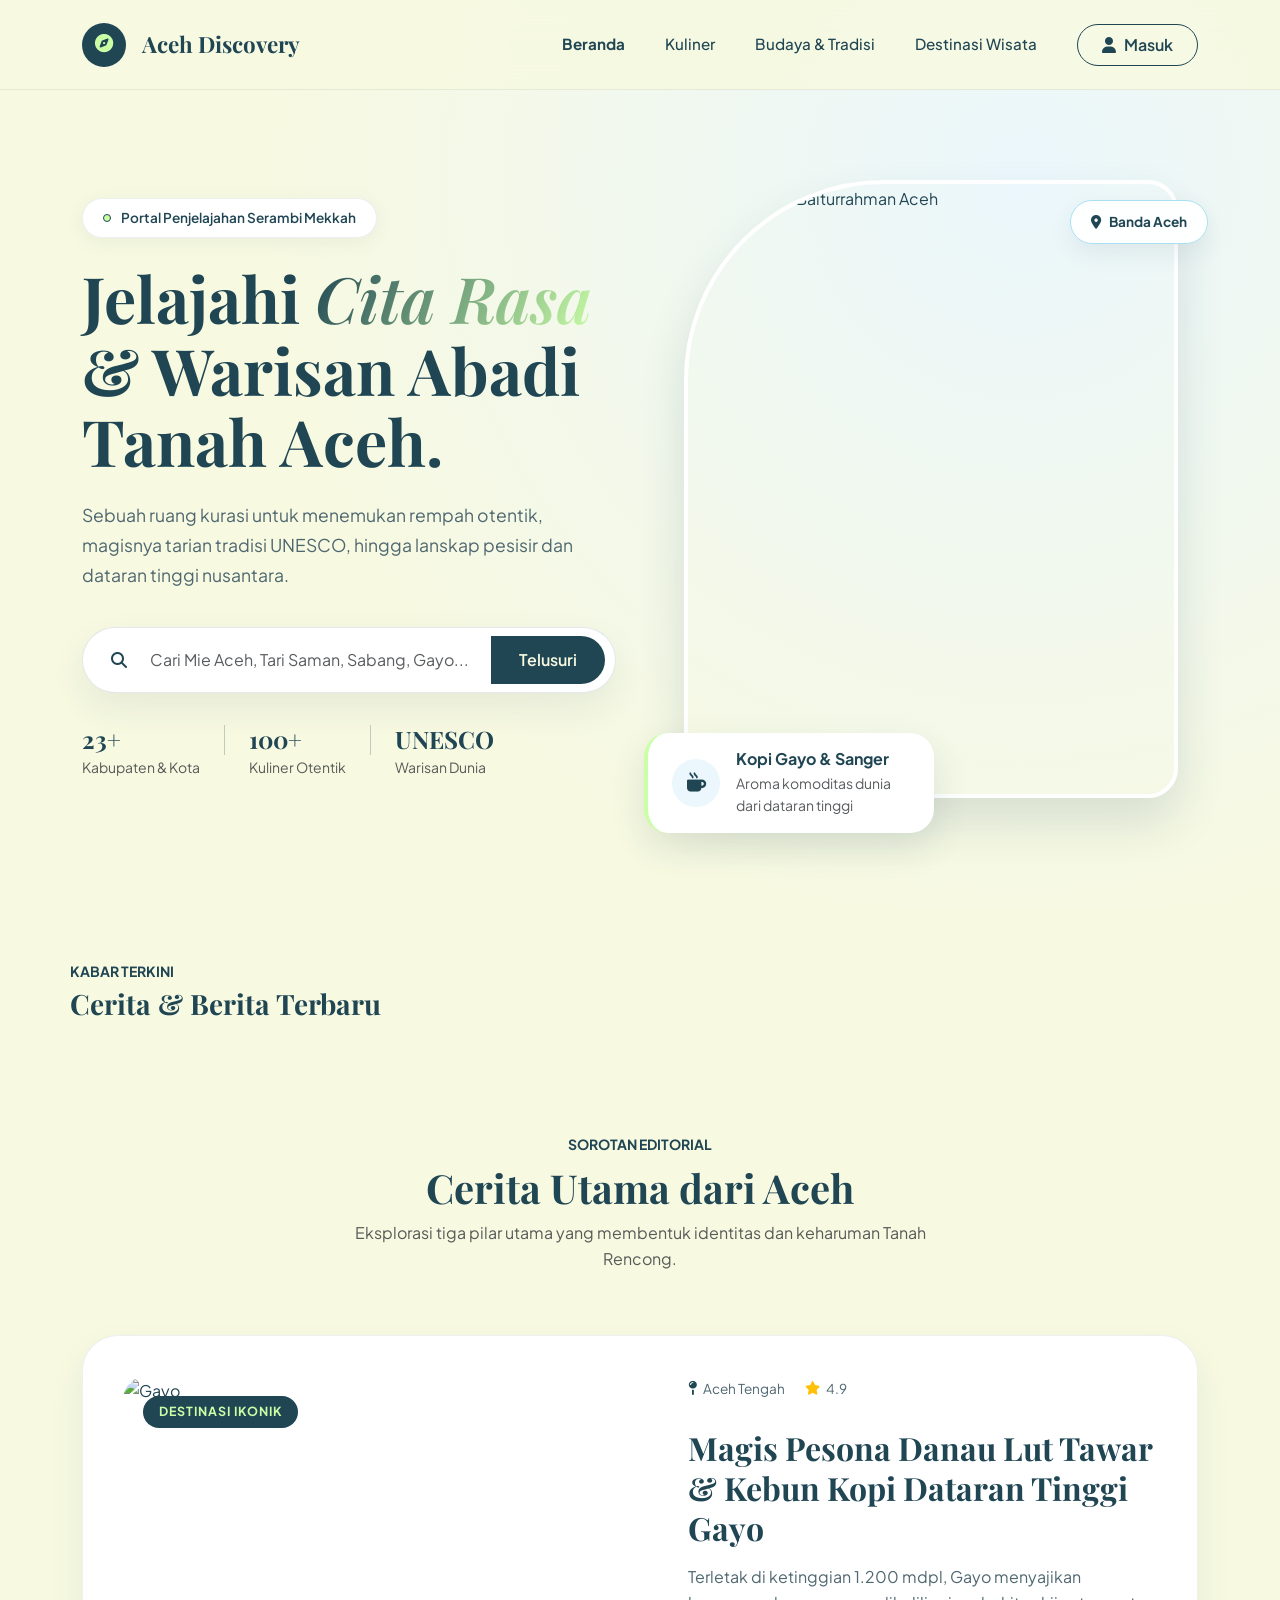
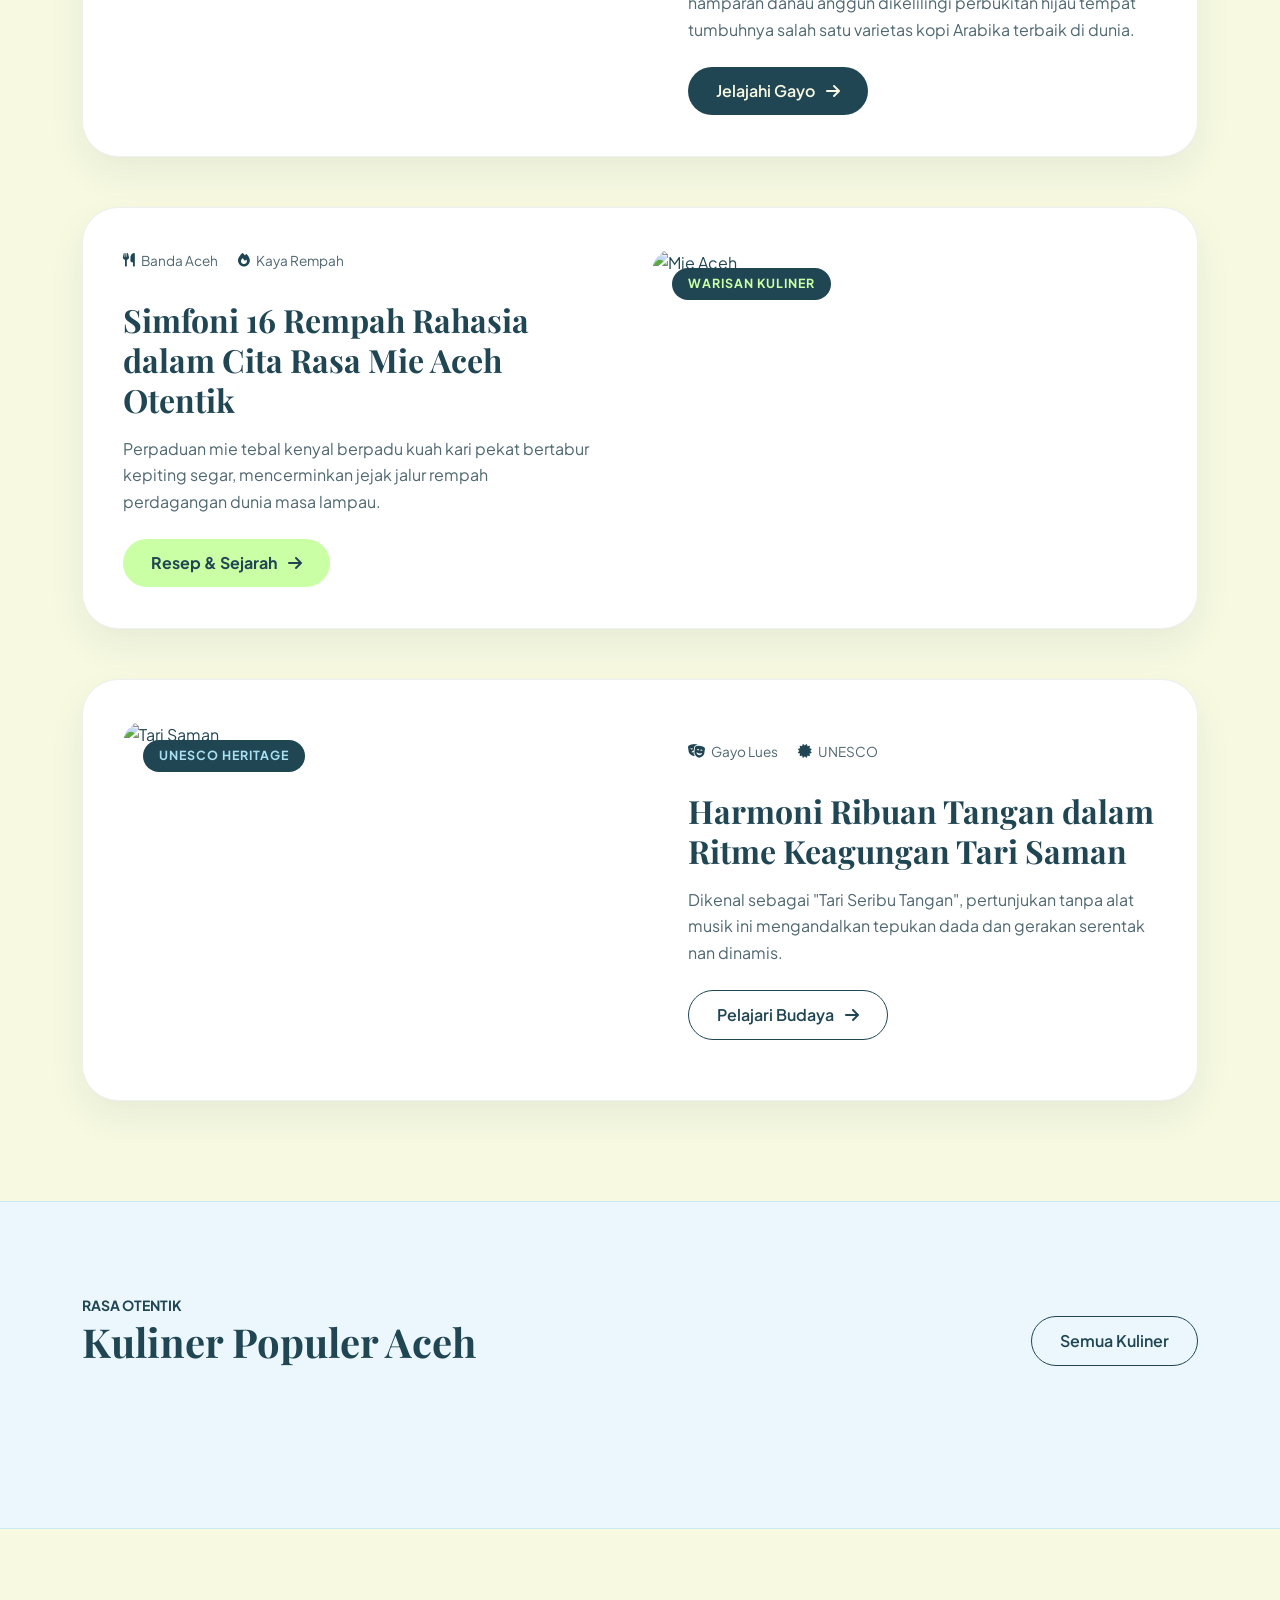
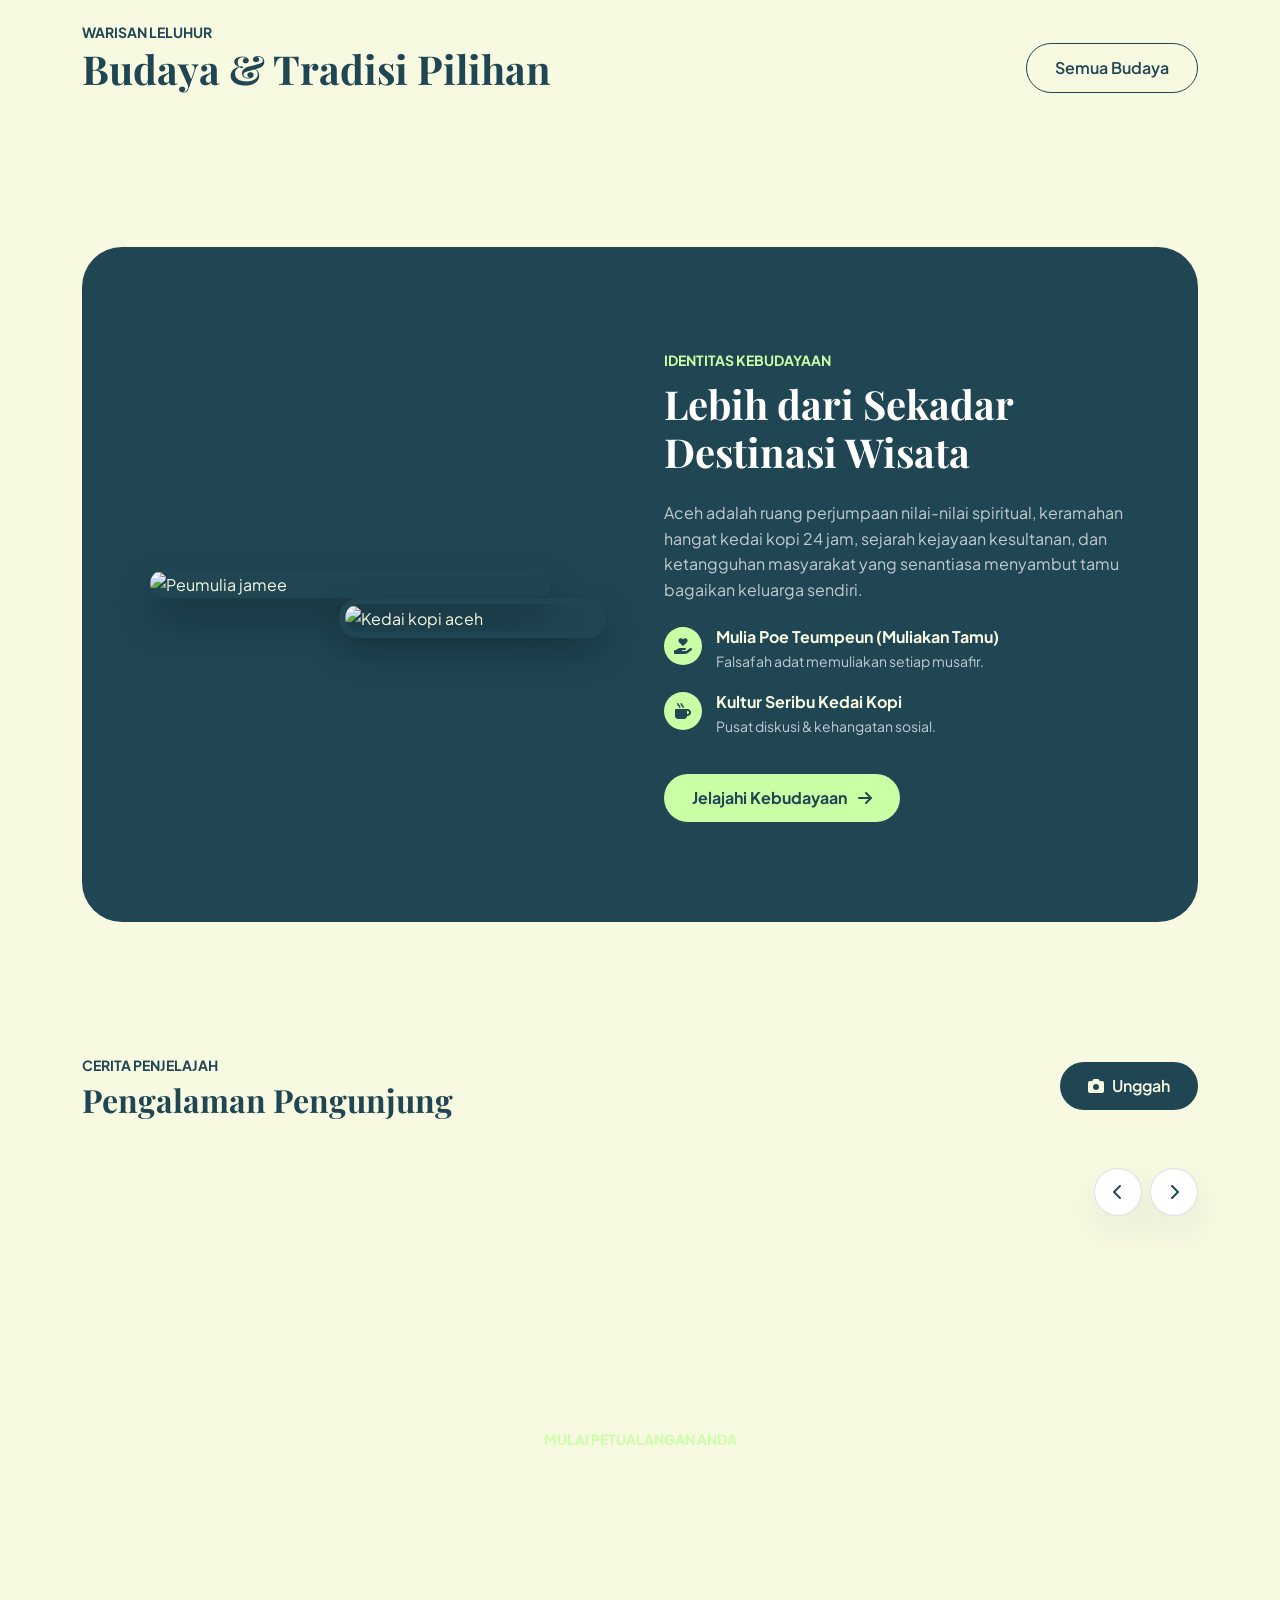
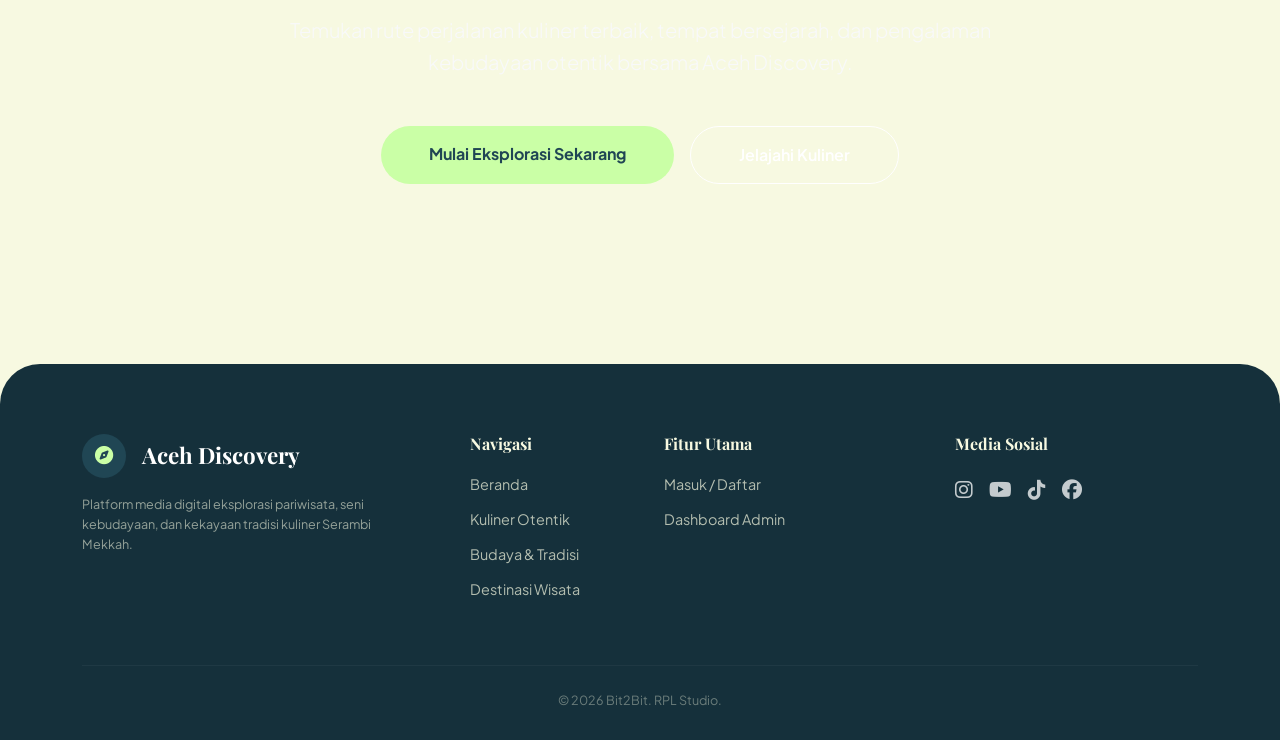
==== commit bf9ed535: "Update text for culture and visitor experience sections" ====
--- a/index.html
+++ b/index.html
@@ -3,7 +3,7 @@
 <head>
     <meta charset="UTF-8">
     <meta name="viewport" content="width=device-width, initial-scale=1.0">
-    <title>Aceh Discovery — Portal Eksplorasi Wisata, Kuliner & Warisan Budaya Aceh</title>
+    <title>Aceh Discovery — Portal Eksplorasi Kuliner, Warisan Budaya & Destinasi Aceh</title>
 
     <link href="https://cdn.jsdelivr.net/npm/bootstrap@5.3.2/dist/css/bootstrap.min.css" rel="stylesheet">
     <link href="https://fonts.googleapis.com/css2?family=Playfair+Display:ital,wght@0,500;0,600;0,700;1,400;1,600&family=Plus+Jakarta+Sans:wght@300;400;500;600;700&display=swap" rel="stylesheet">
@@ -190,7 +190,7 @@
                             Dikenal sebagai "Tari Seribu Tangan", pertunjukan tanpa alat musik ini mengandalkan tepukan dada dan gerakan serentak nan dinamis.
                         </p>
                         <a href="budaya.html" class="btn btn-aceh-outline">
-                            Pelajari Filosofi <i class="fa-solid fa-arrow-right ms-2"></i>
+                            Pelajari Budaya <i class="fa-solid fa-arrow-right ms-2"></i>
                         </a>
                     </div>
                 </div>
@@ -240,7 +240,7 @@
                             <img src="https://posaceh.com/wp-content/uploads/2025/12/Sambut-tamu.jpg" alt="Peumulia jamee">
                         </div>
                         <div class="collage-sub">
-                            <img src="https://www.acehtimes.co.id/wp-content/uploads/2025/09/SnapInsta.to_464023795_914088380594254_1616973902015029522_n-1000x600.jpg" alt="Kedai kopi aceh">
+                            <img src="https://encrypted-tbn0.gstatic.com/images?q=tbn:ANd9GcTUlesN9ktNJ3sRGc4rDWQX54XUCNScvMgqhoyMH7KQEwwGjvjtO07JsHE&s=10" alt="Kedai kopi aceh">
                         </div>
                     </div>
                 </div>
@@ -282,10 +282,10 @@
             <div class="d-flex flex-column flex-md-row justify-content-between align-items-md-center mb-4 gap-3">
                 <div>
                     <span class="text-uppercase tracking-wider text-teal fw-bold small">Cerita Penjelajah</span>
-                    <h2 class="font-editorial fw-bold m-0 mt-1">Pengalaman Wisatawan</h2>
+                    <h2 class="font-editorial fw-bold m-0 mt-1">Pengalaman Pengunjung</h2>
                 </div>
                 <button type="button" class="btn btn-aceh-primary" data-bs-toggle="modal" data-bs-target="#modalUnggahPengalaman">
-                    <i class="fa-solid fa-camera me-2"></i>Bagikan Pengalaman Anda
+                    <i class="fa-solid fa-camera me-2"></i>Unggah
                 </button>
             </div>
 
@@ -342,9 +342,7 @@
 
                     <!-- Kartu info akun (tampil otomatis kalau sudah masuk) -->
                     <div id="userInfoCard" class="avatar-info-card mb-4 d-none">
-                        <img id="userAvatarDisplay"
-                             src="https://images.unsplash.com/photo-1535713875002-d1d0cf377fde?auto=format&fit=crop&w=150&q=80"
-                             alt="Avatar">
+                        <div id="userAvatarWrap"></div>
                         <div class="flex-grow-1">
                             <h6 id="userNameDisplay" class="fw-bold mb-0">Pengguna</h6>
                             <p class="small text-muted mb-0">Nama akan otomatis dipakai sebagai nama pengunggah.</p>
@@ -359,14 +357,20 @@
                             <input type="text" id="inputNamaPengalaman" class="form-control rounded-3" placeholder="Nama kamu" required>
                         </div>
 
-                        <!-- DESTINASI & RATING -->
+                        <!-- DAERAH, DESTINASI & RATING -->
                         <div class="row g-3 mb-3">
-                            <div class="col-md-8">
+                            <div class="col-md-4">
+                                <label class="form-label small fw-semibold">Daerah <span class="text-danger">*</span></label>
+                                <select id="inputDaerahPengalaman" class="form-select rounded-3" required>
+                                    <option value="" selected disabled>Memuat daerah...</option>
+                                </select>
+                            </div>
+                            <div class="col-md-5">
                                 <label class="form-label small fw-semibold">Destinasi yang Dikunjungi <span class="text-danger">*</span></label>
                                 <input type="text" id="inputDestinasiPengalaman" class="form-control rounded-3"
                                        placeholder="Misal: Danau Lut Tawar, Takengon" required>
                             </div>
-                            <div class="col-md-4">
+                            <div class="col-md-3">
                                 <label class="form-label small fw-semibold">Rating <span class="text-danger">*</span></label>
                                 <select id="inputRatingPengalaman" class="form-select rounded-3" required>
                                     <option value="5" selected>★★★★★ (5.0)</option>
--- a/assets/css/beranda.css
+++ b/assets/css/beranda.css
@@ -256,7 +256,14 @@
     border: 1px solid rgba(32, 70, 84, 0.1);
     border-radius: var(--radius-md);
 }
-.avatar-info-card img { width: 56px; height: 56px; border-radius: 50%; object-fit: cover; border: 2.5px solid var(--color-white); box-shadow: 0 4px 12px rgba(32, 70, 84, 0.15); }
+.avatar-info-card img, .avatar-info-avatar { width: 56px; height: 56px; border-radius: 50%; object-fit: cover; border: 2.5px solid var(--color-white); box-shadow: 0 4px 12px rgba(32, 70, 84, 0.15); }
+/* lingkaran inisial: dipakai saat foto Gravatar tidak ada (fallback dari email) */
+.avatar-initial {
+    border-radius: 50%; flex: none;
+    display: flex; align-items: center; justify-content: center;
+    background: var(--color-teal); color: var(--color-mist);
+    font-weight: 700; letter-spacing: 0.5px;
+}
 .not-logged-banner {
     background: rgba(255, 200, 200, 0.35);
     border: 1px solid rgba(200, 80, 80, 0.3);
